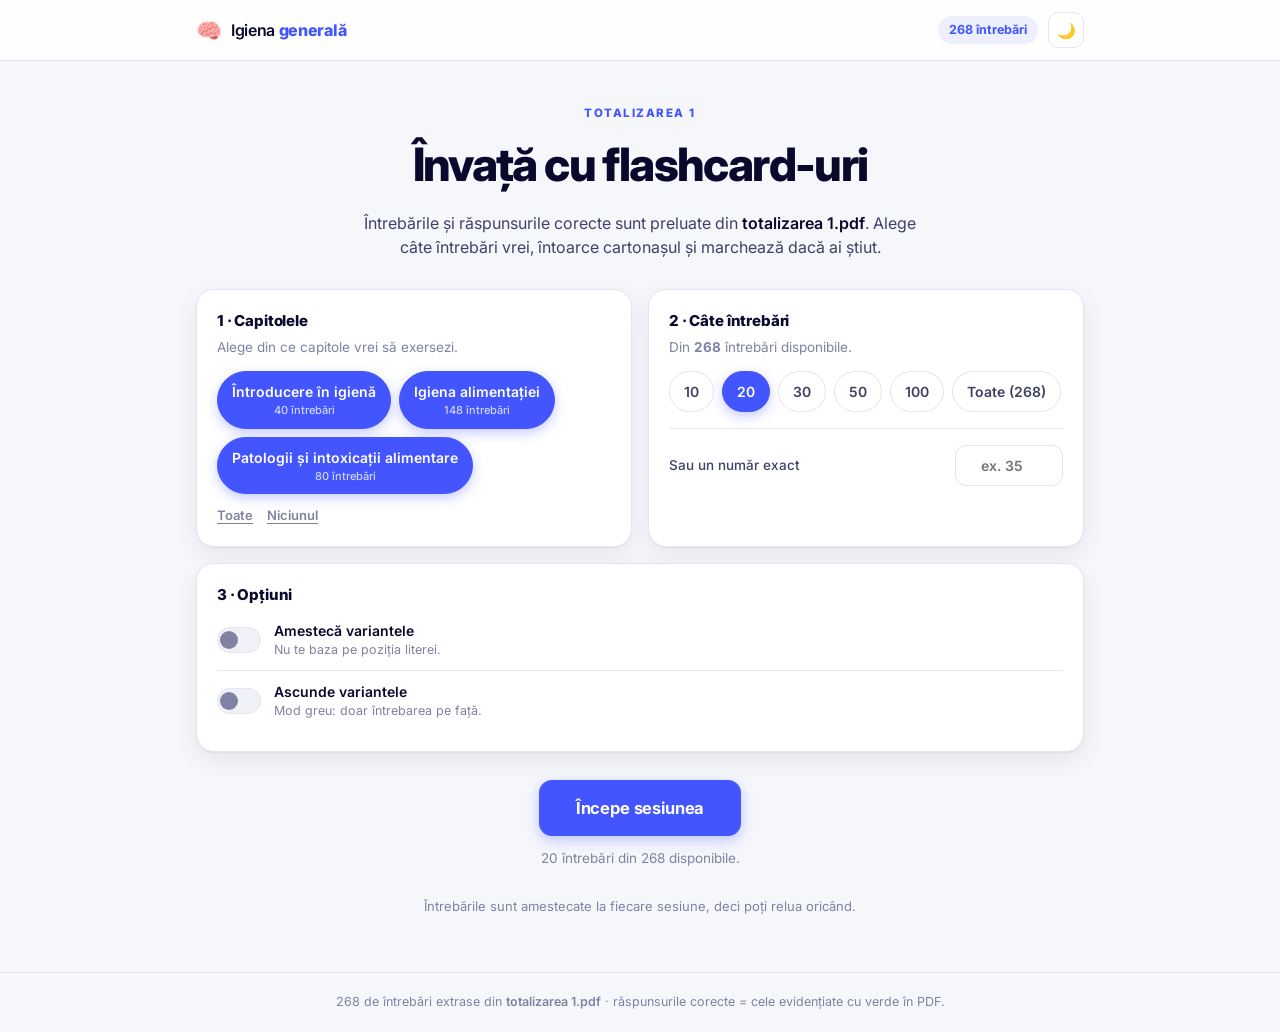
==== index.html @ c542cd8b "Add Quizlet-style flashcard site built from "totalizarea 1.pdf" A static study site at the repositor" ====
<!doctype html>
<html lang="ro">
<head>
<meta charset="utf-8">
<meta name="viewport" content="width=device-width, initial-scale=1, viewport-fit=cover">
<title>Igiena generală — Totalizarea 1</title>
<meta name="description" content="Flashcard-uri pentru totalizarea 1 la Igiena generală: 268 de întrebări cu răspunsurile corecte.">
<meta name="theme-color" content="#4255ff">
<link rel="icon" href="data:image/svg+xml,<svg xmlns='http://www.w3.org/2000/svg' viewBox='0 0 100 100'><text y='.9em' font-size='90'>🧠</text></svg>">
<link rel="preconnect" href="https://fonts.googleapis.com">
<link rel="preconnect" href="https://fonts.gstatic.com" crossorigin>
<link rel="stylesheet" href="https://fonts.googleapis.com/css2?family=Inter:wght@400;500;600;700;800&display=swap">
<link rel="stylesheet" href="assets/style.css">
</head>
<body>
<a class="skip" href="#main">Sari la conținut</a>

<header class="topbar">
  <div class="wrap topbar-in">
    <button class="brand" id="brand" type="button" title="Înapoi la început">
      <span class="brand-mark">🧠</span>
      <span class="brand-txt">Igiena <b>generală</b></span>
    </button>
    <div class="topbar-right">
      <span class="pill" id="pill-total">268 întrebări</span>
      <button class="icon-btn" id="theme-btn" type="button" aria-label="Schimbă tema">
        <span class="theme-ico"></span>
      </button>
    </div>
  </div>
</header>

<main id="main">

<!-- ───────────── SETUP ───────────── -->
<section class="screen is-active" id="screen-setup">
  <div class="wrap">
    <div class="hero">
      <p class="eyebrow">Totalizarea 1</p>
      <h1>Învață cu flashcard-uri</h1>
      <p class="lede">Întrebările și răspunsurile corecte sunt preluate din <em>totalizarea 1.pdf</em>.
        Alege câte întrebări vrei, întoarce cartonașul și marchează dacă ai știut.</p>
    </div>

    <div class="setup-grid">
      <div class="card setup-card">
        <h2 class="setup-h">1 · Capitolele</h2>
        <p class="setup-sub">Alege din ce capitole vrei să exersezi.</p>
        <div class="chips" id="sections"></div>
        <div class="chip-tools">
          <button class="link-btn" type="button" data-sections="all">Toate</button>
          <button class="link-btn" type="button" data-sections="none">Niciunul</button>
        </div>
      </div>

      <div class="card setup-card">
        <h2 class="setup-h">2 · Câte întrebări</h2>
        <p class="setup-sub">Din <b id="pool-count">268</b> întrebări disponibile.</p>
        <div class="chips" id="counts"></div>
        <label class="custom-row">
          <span>Sau un număr exact</span>
          <input type="number" id="custom-count" min="1" step="1" inputmode="numeric" placeholder="ex. 35">
        </label>
      </div>

      <div class="card setup-card">
        <h2 class="setup-h">3 · Opțiuni</h2>
        <label class="switch">
          <input type="checkbox" id="opt-shuffle-opts">
          <span class="track"><span class="thumb"></span></span>
          <span class="switch-txt"><b>Amestecă variantele</b><small>Nu te baza pe poziția literei.</small></span>
        </label>
        <label class="switch">
          <input type="checkbox" id="opt-hide-opts">
          <span class="track"><span class="thumb"></span></span>
          <span class="switch-txt"><b>Ascunde variantele</b><small>Mod greu: doar întrebarea pe față.</small></span>
        </label>
      </div>
    </div>

    <div class="start-row">
      <button class="btn btn-primary btn-lg" id="start-btn" type="button">Începe sesiunea</button>
      <p class="start-note" id="start-note"></p>
    </div>

    <p class="foot-note">Întrebările sunt amestecate la fiecare sesiune, deci poți relua oricând.</p>
  </div>
</section>

<!-- ───────────── STUDY ───────────── -->
<section class="screen" id="screen-study">
  <div class="wrap study-wrap">
    <div class="study-head">
      <button class="icon-btn ghost" id="quit-btn" type="button" aria-label="Termină sesiunea">✕</button>
      <div class="progress">
        <div class="progress-bar"><span id="progress-fill"></span></div>
        <div class="progress-txt">
          <span id="progress-count">1 / 20</span>
          <span class="tally">
            <b class="ok" id="tally-known">0</b> știute ·
            <b class="bad" id="tally-unknown">0</b> de repetat
          </span>
        </div>
      </div>
    </div>

    <div class="flip" id="flip">
      <div class="flip-in" id="flip-in">
        <!-- FAȚĂ -->
        <article class="card face face-front" id="face-front">
          <div class="face-top">
            <span class="badge" id="q-type">CS</span>
            <span class="q-section" id="q-section"></span>
            <span class="q-num" id="q-num">#1</span>
          </div>
          <div class="face-body">
            <h2 class="q-text" id="q-text"></h2>
            <figure class="q-fig" id="q-fig" hidden><img id="q-img" alt="Imagine din întrebare"></figure>
            <ul class="opts" id="q-opts"></ul>
          </div>
          <div class="face-foot">
            <button class="btn btn-primary" id="reveal-btn" type="button">Arată răspunsul</button>
            <span class="hint">sau apasă <kbd>Space</kbd></span>
          </div>
        </article>

        <!-- VERSO -->
        <article class="card face face-back" id="face-back">
          <div class="face-top">
            <span class="badge badge-ans">Răspuns</span>
            <span class="q-section" id="a-section"></span>
            <span class="q-num" id="a-num">#1</span>
          </div>
          <div class="face-body">
            <h3 class="a-q" id="a-q"></h3>
            <figure class="q-fig" id="a-fig" hidden><img id="a-img" alt="Imagine din întrebare"></figure>
            <ul class="opts opts-ans" id="a-opts"></ul>
            <p class="note" id="a-note" hidden></p>
          </div>
          <div class="face-foot grade">
            <button class="btn btn-bad" id="bad-btn" type="button">
              <span class="btn-ico">✕</span> Nu am știut
            </button>
            <button class="btn btn-ok" id="ok-btn" type="button">
              <span class="btn-ico">✓</span> Am știut
            </button>
          </div>
        </article>
      </div>
    </div>

    <p class="kbd-help">
      <kbd>Space</kbd> întoarce · <kbd>1</kbd> nu am știut · <kbd>2</kbd> am știut · <kbd>Esc</kbd> termină
    </p>
  </div>
</section>

<!-- ───────────── RESULTS ───────────── -->
<section class="screen" id="screen-results">
  <div class="wrap">
    <div class="card result-card">
      <p class="eyebrow" id="res-eyebrow">Sesiune terminată</p>
      <h1 class="res-title" id="res-title">Bravo!</h1>

      <div class="ring-wrap">
        <svg class="ring" viewBox="0 0 120 120" aria-hidden="true">
          <circle class="ring-bg" cx="60" cy="60" r="52"></circle>
          <circle class="ring-fg" cx="60" cy="60" r="52" id="ring-fg"></circle>
        </svg>
        <div class="ring-mid">
          <span class="ring-pct" id="res-pct">0%</span>
          <span class="ring-lab">corect</span>
        </div>
      </div>

      <div class="score-row">
        <div class="score ok">
          <b id="res-known">0</b>
          <span>Știute</span>
        </div>
        <div class="score bad">
          <b id="res-unknown">0</b>
          <span>Greșite</span>
        </div>
        <div class="score tot">
          <b id="res-total">0</b>
          <span>Total</span>
        </div>
      </div>

      <div class="res-actions">
        <button class="btn btn-primary btn-lg" id="again-btn" type="button">Încă o sesiune</button>
        <button class="btn btn-soft" id="retry-wrong-btn" type="button">Repetă greșelile</button>
        <button class="btn btn-soft" id="review-btn" type="button">Vezi greșelile</button>
        <button class="btn btn-ghost" id="home-btn" type="button">Schimbă setările</button>
      </div>
    </div>
  </div>
</section>

<!-- ───────────── REVIEW ───────────── -->
<section class="screen" id="screen-review">
  <div class="wrap">
    <div class="review-head">
      <h1>Întrebările greșite</h1>
      <button class="btn btn-soft" id="back-res-btn" type="button">← Înapoi la rezultate</button>
    </div>
    <div id="review-list" class="review-list"></div>
  </div>
</section>

</main>

<footer class="site-foot">
  <div class="wrap">
    <p>268 de întrebări extrase din <em>totalizarea 1.pdf</em> · răspunsurile corecte = cele evidențiate cu verde în PDF.</p>
  </div>
</footer>

<script src="assets/data.js"></script>
<script src="assets/app.js"></script>
</body>
</html>
---- assets/style.css ----
/* Igiena generală — Quizlet-inspired study site */

:root {
  --indigo:      #4255ff;
  --indigo-dark: #2f3fd4;
  --indigo-soft: #edefff;
  --yellow:      #ffcd1f;
  --green:       #1a9e5f;
  --green-soft:  #e4f7ed;
  --red:         #e2445c;
  --red-soft:    #fdeaed;

  --bg:        #f6f7fb;
  --surface:   #ffffff;
  --surface-2: #f0f1f7;
  --ink:       #0a092d;
  --ink-2:     #3f4166;
  --ink-3:     #7f82a3;
  --line:      #e3e5f0;

  --radius:    18px;
  --radius-sm: 11px;
  --shadow:    0 1px 2px rgba(10,9,45,.06), 0 8px 24px rgba(10,9,45,.07);
  --shadow-lg: 0 2px 6px rgba(10,9,45,.07), 0 22px 54px rgba(10,9,45,.14);
  --wrap: 920px;
}

:root[data-theme="dark"] {
  --indigo-soft: #23264d;
  --green-soft:  #12301f;
  --red-soft:    #3a1a22;
  --bg:        #0a092d;
  --surface:   #141438;
  --surface-2: #1d1d49;
  --ink:       #f4f5ff;
  --ink-2:     #c0c2e4;
  --ink-3:     #8d90bb;
  --line:      #2a2a5c;
  --shadow:    0 1px 2px rgba(0,0,0,.3), 0 8px 24px rgba(0,0,0,.35);
  --shadow-lg: 0 2px 6px rgba(0,0,0,.35), 0 22px 54px rgba(0,0,0,.5);
}

* { box-sizing: border-box; }

html { -webkit-text-size-adjust: 100%; }

body {
  margin: 0;
  font-family: Inter, -apple-system, BlinkMacSystemFont, "Segoe UI", Roboto, sans-serif;
  background: var(--bg);
  color: var(--ink);
  line-height: 1.5;
  -webkit-font-smoothing: antialiased;
  display: flex;
  flex-direction: column;
  min-height: 100vh;
  min-height: 100dvh;
}

.wrap { width: 100%; max-width: var(--wrap); margin: 0 auto; padding: 0 16px; }

.skip {
  position: absolute; left: -9999px; top: 0; z-index: 99;
  background: var(--indigo); color: #fff; padding: 10px 16px; border-radius: 0 0 8px 0;
}
.skip:focus { left: 0; }

/* ── top bar ───────────────────────────────── */
.topbar {
  position: sticky; top: 0; z-index: 20;
  background: color-mix(in srgb, var(--surface) 86%, transparent);
  backdrop-filter: saturate(180%) blur(12px);
  border-bottom: 1px solid var(--line);
}
.topbar-in { display: flex; align-items: center; justify-content: space-between; height: 60px; gap: 12px; }

.brand {
  display: flex; align-items: center; gap: 9px;
  background: none; border: 0; padding: 4px; margin-left: -4px;
  font: inherit; color: var(--ink); cursor: pointer; border-radius: 10px;
}
.brand-mark { font-size: 21px; line-height: 1; }
.brand-txt { font-weight: 600; letter-spacing: -.02em; font-size: 16px; }
.brand-txt b { font-weight: 800; color: var(--indigo); }

.topbar-right { display: flex; align-items: center; gap: 10px; }

.pill {
  background: var(--indigo-soft); color: var(--indigo);
  font-size: 12.5px; font-weight: 700; padding: 5px 11px; border-radius: 999px;
  white-space: nowrap;
}
:root[data-theme="dark"] .pill { color: #aab2ff; }

.icon-btn {
  width: 36px; height: 36px; display: grid; place-items: center;
  border: 1px solid var(--line); background: var(--surface); color: var(--ink);
  border-radius: 10px; cursor: pointer; font-size: 15px; line-height: 1;
  transition: background .15s, border-color .15s, transform .12s;
}
.icon-btn:hover { background: var(--surface-2); }
.icon-btn:active { transform: scale(.94); }
.icon-btn.ghost { border-color: transparent; background: transparent; color: var(--ink-3); font-size: 17px; }
.icon-btn.ghost:hover { background: var(--surface-2); color: var(--ink); }
.theme-ico::before { content: "🌙"; }
:root[data-theme="dark"] .theme-ico::before { content: "☀️"; }

/* ── screens ───────────────────────────────── */
main { flex: 1; }
/* Mid-flip the perspective projection makes the card wider than its box, which would
   briefly push a horizontal scrollbar onto narrow screens. `clip` (not `hidden`) trims it
   without creating a scroll container, so the sticky header keeps working. The clip margin
   leaves the card's shadow room to breathe. */
.screen { display: none; padding: 30px 0 56px; overflow-x: clip; overflow-clip-margin: 16px; }
.screen.is-active { display: block; animation: fade .32s ease both; }
@keyframes fade { from { opacity: 0; transform: translateY(8px); } to { opacity: 1; transform: none; } }

.card {
  background: var(--surface);
  border: 1px solid var(--line);
  border-radius: var(--radius);
  box-shadow: var(--shadow);
}

/* ── hero ──────────────────────────────────── */
.hero { text-align: center; margin: 14px 0 30px; }
.eyebrow {
  margin: 0 0 8px; text-transform: uppercase; letter-spacing: .13em;
  font-size: 11.5px; font-weight: 800; color: var(--indigo);
}
:root[data-theme="dark"] .eyebrow { color: #aab2ff; }
.hero h1 { margin: 0 0 12px; font-size: clamp(30px, 6.4vw, 46px); letter-spacing: -.035em; font-weight: 800; }
.lede { margin: 0 auto; max-width: 560px; color: var(--ink-2); font-size: 16px; }
.lede em { color: var(--ink); font-style: normal; font-weight: 600; }

/* ── setup ─────────────────────────────────── */
.setup-grid { display: grid; gap: 16px; grid-template-columns: 1fr; }
@media (min-width: 760px) { .setup-grid { grid-template-columns: 1fr 1fr; }
  .setup-grid > :nth-child(3) { grid-column: 1 / -1; } }

.setup-card { padding: 20px; }
.setup-h { margin: 0 0 4px; font-size: 15px; font-weight: 800; letter-spacing: -.01em; }
.setup-sub { margin: 0 0 14px; font-size: 13.5px; color: var(--ink-3); }

.chips { display: flex; flex-wrap: wrap; gap: 8px; }
.chip {
  border: 1.5px solid var(--line); background: var(--surface);
  color: var(--ink-2); font: inherit; font-size: 14px; font-weight: 600;
  padding: 9px 14px; border-radius: 999px; cursor: pointer;
  transition: all .15s;
}
.chip:hover { border-color: var(--indigo); color: var(--indigo); }
.chip[aria-pressed="true"] {
  background: var(--indigo); border-color: var(--indigo); color: #fff;
  box-shadow: 0 4px 12px rgba(66,85,255,.3);
}
.chip small { display: block; font-size: 11px; font-weight: 500; opacity: .75; }

.chip-tools { display: flex; gap: 14px; margin-top: 12px; }
.link-btn {
  background: none; border: 0; padding: 0; font: inherit; font-size: 13px; font-weight: 600;
  color: var(--ink-3); cursor: pointer; text-decoration: underline; text-underline-offset: 3px;
}
.link-btn:hover { color: var(--indigo); }

.custom-row {
  display: flex; align-items: center; justify-content: space-between; gap: 12px;
  margin-top: 16px; padding-top: 16px; border-top: 1px solid var(--line);
  font-size: 13.5px; color: var(--ink-2); font-weight: 500;
}
.custom-row input {
  width: 108px; padding: 9px 12px; font: inherit; font-size: 14px; font-weight: 600;
  border: 1.5px solid var(--line); border-radius: var(--radius-sm);
  background: var(--surface); color: var(--ink); text-align: center;
}
.custom-row input:focus { outline: 0; border-color: var(--indigo); }

.switch { display: flex; align-items: center; gap: 13px; padding: 10px 0; cursor: pointer; }
.switch + .switch { border-top: 1px solid var(--line); }
.switch input { position: absolute; opacity: 0; pointer-events: none; }
.track {
  flex: none; width: 44px; height: 26px; border-radius: 999px;
  background: var(--surface-2); border: 1.5px solid var(--line);
  display: flex; align-items: center; padding: 2px; transition: background .2s, border-color .2s;
}
.thumb {
  width: 18px; height: 18px; border-radius: 50%; background: var(--ink-3);
  transition: transform .2s cubic-bezier(.4,0,.2,1), background .2s;
}
.switch input:checked + .track { background: var(--indigo); border-color: var(--indigo); }
.switch input:checked + .track .thumb { transform: translateX(18px); background: #fff; }
.switch input:focus-visible + .track { outline: 2px solid var(--indigo); outline-offset: 2px; }
.switch-txt b { display: block; font-size: 14px; font-weight: 600; }
.switch-txt small { display: block; font-size: 12.5px; color: var(--ink-3); }

.start-row { text-align: center; margin: 28px 0 0; }
.start-note { margin: 12px 0 0; font-size: 13.5px; color: var(--ink-3); min-height: 20px; }
.foot-note { margin: 28px 0 0; text-align: center; font-size: 13px; color: var(--ink-3); }

/* ── buttons ───────────────────────────────── */
.btn {
  display: inline-flex; align-items: center; justify-content: center; gap: 8px;
  font: inherit; font-size: 15px; font-weight: 700; letter-spacing: -.01em;
  padding: 12px 22px; border-radius: var(--radius-sm);
  border: 1.5px solid transparent; cursor: pointer;
  transition: transform .12s, box-shadow .15s, background .15s, border-color .15s;
}
.btn:active { transform: translateY(1px) scale(.99); }
.btn:disabled { opacity: .45; cursor: not-allowed; }
.btn-lg { font-size: 16.5px; padding: 15px 36px; border-radius: 13px; }

.btn-primary { background: var(--indigo); color: #fff; box-shadow: 0 4px 14px rgba(66,85,255,.32); }
.btn-primary:hover:not(:disabled) { background: var(--indigo-dark); box-shadow: 0 6px 20px rgba(66,85,255,.42); }

.btn-soft { background: var(--surface-2); color: var(--ink); border-color: var(--line); }
.btn-soft:hover { border-color: var(--indigo); color: var(--indigo); }

.btn-ghost { background: transparent; color: var(--ink-3); }
.btn-ghost:hover { color: var(--ink); background: var(--surface-2); }

.btn-ok  { background: var(--green); color: #fff; box-shadow: 0 4px 14px rgba(26,158,95,.3); }
.btn-ok:hover  { filter: brightness(1.07); }
.btn-bad { background: var(--red); color: #fff; box-shadow: 0 4px 14px rgba(226,68,92,.3); }
.btn-bad:hover { filter: brightness(1.07); }
.btn-ico { font-size: 13px; }

kbd {
  font-family: ui-monospace, SFMono-Regular, Menlo, monospace; font-size: 11.5px;
  background: var(--surface-2); border: 1px solid var(--line); border-bottom-width: 2px;
  border-radius: 5px; padding: 2px 6px; color: var(--ink-2);
}

/* ── study head ────────────────────────────── */
.study-wrap { max-width: 760px; }
.study-head { display: flex; align-items: center; gap: 14px; margin-bottom: 18px; }
.progress { flex: 1; }
.progress-bar { height: 7px; background: var(--surface-2); border-radius: 999px; overflow: hidden; }
.progress-bar span {
  display: block; height: 100%; width: 0;
  background: linear-gradient(90deg, var(--indigo), #7b87ff);
  border-radius: 999px; transition: width .35s cubic-bezier(.4,0,.2,1);
}
.progress-txt {
  display: flex; justify-content: space-between; align-items: baseline;
  margin-top: 7px; font-size: 12.5px; color: var(--ink-3); font-weight: 600;
}
.tally .ok  { color: var(--green); }
.tally .bad { color: var(--red); }

/* ── flip card ─────────────────────────────── */
.flip { perspective: 1800px; }
.flip-in {
  position: relative;
  transform-style: preserve-3d;
  transition: transform .55s cubic-bezier(.4,.05,.2,1);
}
.flip.flipped .flip-in { transform: rotateX(180deg); }

.face {
  display: flex; flex-direction: column;
  backface-visibility: hidden; -webkit-backface-visibility: hidden;
  box-shadow: var(--shadow-lg);
  min-height: 420px;
  padding: 20px 22px 18px;
}
.face-back {
  position: absolute; inset: 0;
  transform: rotateX(180deg);
}
/* While a face is hidden it must not catch clicks or trap focus. */
.flip:not(.flipped) .face-back,
.flip.flipped .face-front { visibility: hidden; }

.face-top {
  display: flex; align-items: center; gap: 10px;
  padding-bottom: 14px; border-bottom: 1px solid var(--line); margin-bottom: 16px;
}
.badge {
  font-size: 11px; font-weight: 800; letter-spacing: .06em;
  background: var(--indigo-soft); color: var(--indigo);
  padding: 4px 9px; border-radius: 6px;
}
:root[data-theme="dark"] .badge { color: #aab2ff; }
.badge-ans { background: var(--green-soft); color: var(--green); }
:root[data-theme="dark"] .badge-ans { color: #5fd79a; }
.q-section {
  flex: 1; min-width: 0; font-size: 12.5px; color: var(--ink-3); font-weight: 600;
  overflow: hidden; text-overflow: ellipsis; white-space: nowrap;
}
.q-num { font-size: 12.5px; color: var(--ink-3); font-weight: 700; }

.face-body { flex: 1; overflow-y: auto; }
.q-text {
  margin: 0 0 16px; font-size: clamp(18px, 3.2vw, 22px);
  font-weight: 700; letter-spacing: -.022em; line-height: 1.32;
}
.a-q { margin: 0 0 14px; font-size: 15px; font-weight: 600; color: var(--ink-3); line-height: 1.4; }

.q-fig { margin: 0 0 16px; text-align: center; }
.q-fig img {
  max-width: 100%; max-height: 240px; border-radius: var(--radius-sm);
  border: 1px solid var(--line); background: #fff;
}

.opts { list-style: none; margin: 0; padding: 0; display: grid; gap: 8px; }
.opts li {
  display: flex; gap: 11px; align-items: flex-start;
  padding: 11px 14px; border-radius: var(--radius-sm);
  background: var(--surface-2); font-size: 14.5px; color: var(--ink-2); line-height: 1.42;
}
.opts .key {
  flex: none; width: 22px; height: 22px; border-radius: 50%;
  display: grid; place-items: center; font-size: 11.5px; font-weight: 800;
  background: var(--surface); color: var(--ink-3); border: 1px solid var(--line);
}
.opts sub, .opts sup, .q-text sub, .q-text sup { font-size: .72em; }

.opts-ans li.right {
  background: var(--green-soft); color: var(--ink);
  font-weight: 600; box-shadow: inset 0 0 0 1.5px var(--green);
}
.opts-ans li.right .key { background: var(--green); color: #fff; border-color: var(--green); }
.opts-ans li.wrong { opacity: .62; }

.note {
  margin: 16px 0 0; padding: 12px 14px; border-radius: var(--radius-sm);
  background: color-mix(in srgb, var(--yellow) 18%, var(--surface));
  border-left: 3px solid var(--yellow);
  font-size: 13.5px; color: var(--ink-2);
}

.face-foot { padding-top: 16px; border-top: 1px solid var(--line); margin-top: 16px; text-align: center; }
.face-foot .hint { display: block; margin-top: 9px; font-size: 12px; color: var(--ink-3); }
.face-foot.grade { display: flex; gap: 10px; }
.face-foot.grade .btn { flex: 1; }

.kbd-help { margin: 18px 0 0; text-align: center; font-size: 12.5px; color: var(--ink-3); }
@media (max-width: 620px) { .kbd-help { display: none; } }

/* ── results ───────────────────────────────── */
.result-card { max-width: 520px; margin: 10px auto 0; padding: 34px 26px; text-align: center; }
.res-title { margin: 0 0 22px; font-size: clamp(26px, 5.4vw, 34px); letter-spacing: -.03em; font-weight: 800; }

.ring-wrap { position: relative; width: 190px; height: 190px; margin: 0 auto 26px; }
.ring { width: 100%; height: 100%; transform: rotate(-90deg); }
.ring circle { fill: none; stroke-width: 11; stroke-linecap: round; }
.ring-bg { stroke: var(--surface-2); }
.ring-fg {
  stroke: var(--indigo);
  stroke-dasharray: 326.7;      /* 2πr, r = 52 */
  stroke-dashoffset: 326.7;
  transition: stroke-dashoffset 1s cubic-bezier(.4,0,.2,1), stroke .4s;
}
.ring-mid {
  position: absolute; inset: 0; display: grid; place-content: center; gap: 2px;
}
.ring-pct { font-size: 44px; font-weight: 800; letter-spacing: -.04em; line-height: 1; }
.ring-lab { font-size: 12.5px; color: var(--ink-3); font-weight: 600; text-transform: uppercase; letter-spacing: .1em; }

.score-row { display: grid; grid-template-columns: repeat(3, 1fr); gap: 10px; margin-bottom: 26px; }
.score { padding: 14px 6px; border-radius: var(--radius-sm); background: var(--surface-2); }
.score b { display: block; font-size: 26px; font-weight: 800; letter-spacing: -.03em; }
.score span { font-size: 12px; color: var(--ink-3); font-weight: 600; }
.score.ok  { background: var(--green-soft); } .score.ok b  { color: var(--green); }
.score.bad { background: var(--red-soft);   } .score.bad b { color: var(--red); }

.res-actions { display: grid; gap: 9px; }
@media (min-width: 440px) {
  .res-actions { grid-template-columns: 1fr 1fr; }
  .res-actions > :first-child { grid-column: 1 / -1; }
  .res-actions > :last-child  { grid-column: 1 / -1; }
}

/* ── review ────────────────────────────────── */
.review-head {
  display: flex; flex-wrap: wrap; gap: 12px; align-items: center; justify-content: space-between;
  margin-bottom: 20px;
}
.review-head h1 { margin: 0; font-size: clamp(22px, 4.6vw, 29px); letter-spacing: -.03em; font-weight: 800; }
.review-list { display: grid; gap: 14px; }
.review-item { padding: 18px 20px; }
.review-item .face-top { margin-bottom: 14px; }
.review-item .q-text { font-size: 16.5px; margin-bottom: 13px; }
.review-item .q-fig img { max-height: 190px; }
.review-empty { text-align: center; padding: 48px 20px; color: var(--ink-3); }

/* ── footer ────────────────────────────────── */
.site-foot { border-top: 1px solid var(--line); padding: 20px 0; margin-top: auto; }
.site-foot p { margin: 0; text-align: center; font-size: 12.5px; color: var(--ink-3); }
.site-foot em { font-style: normal; font-weight: 600; }

:focus-visible { outline: 2.5px solid var(--indigo); outline-offset: 2px; border-radius: 6px; }

@media (prefers-reduced-motion: reduce) {
  *, *::before, *::after { animation-duration: .01ms !important; transition-duration: .01ms !important; }
}

@media (max-width: 480px) {
  .face { min-height: 400px; padding: 16px 16px 14px; }
  .face-foot.grade { flex-direction: column-reverse; }
  .btn-lg { width: 100%; }
}
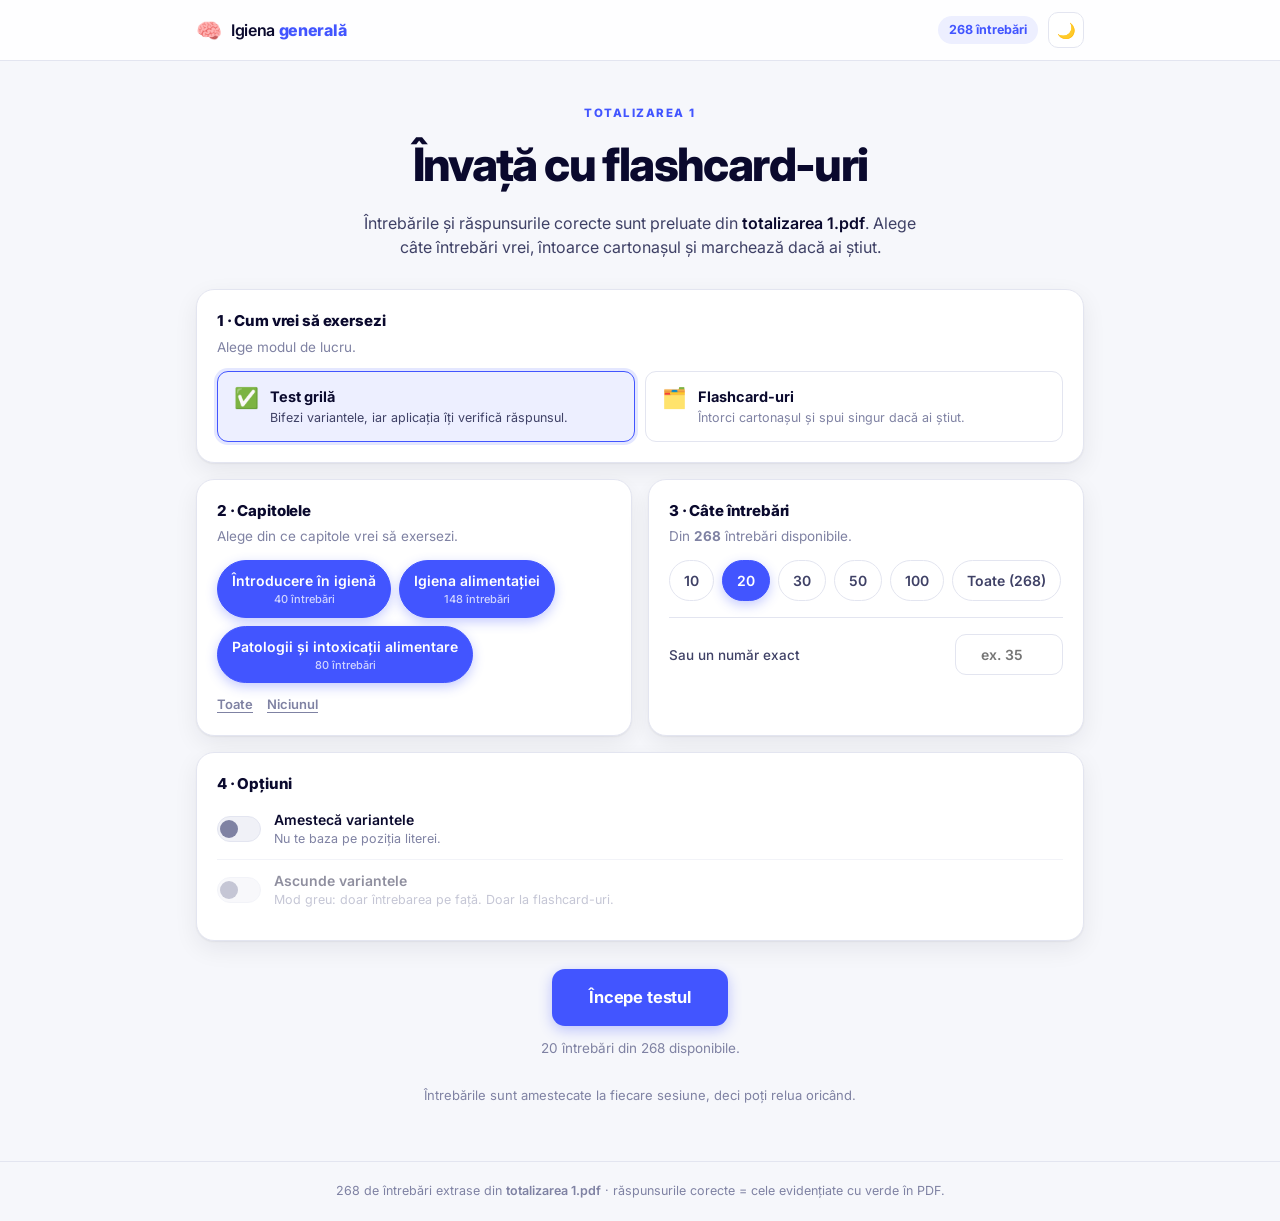
==== commit 9b37f8d6: "Add a graded test mode alongside the flashcards Flashcards only ever asked you to grade yourself. Th" ====
--- a/index.html
+++ b/index.html
@@ -44,7 +44,24 @@
 
     <div class="setup-grid">
       <div class="card setup-card">
-        <h2 class="setup-h">1 · Capitolele</h2>
+        <h2 class="setup-h">1 · Cum vrei să exersezi</h2>
+        <p class="setup-sub">Alege modul de lucru.</p>
+        <div class="modes" id="modes">
+          <button class="mode" type="button" data-mode="quiz" aria-pressed="true">
+            <span class="mode-ico">✅</span>
+            <b>Test grilă</b>
+            <small>Bifezi variantele, iar aplicația îți verifică răspunsul.</small>
+          </button>
+          <button class="mode" type="button" data-mode="flash" aria-pressed="false">
+            <span class="mode-ico">🗂️</span>
+            <b>Flashcard-uri</b>
+            <small>Întorci cartonașul și spui singur dacă ai știut.</small>
+          </button>
+        </div>
+      </div>
+
+      <div class="card setup-card">
+        <h2 class="setup-h">2 · Capitolele</h2>
         <p class="setup-sub">Alege din ce capitole vrei să exersezi.</p>
         <div class="chips" id="sections"></div>
         <div class="chip-tools">
@@ -54,7 +71,7 @@
       </div>
 
       <div class="card setup-card">
-        <h2 class="setup-h">2 · Câte întrebări</h2>
+        <h2 class="setup-h">3 · Câte întrebări</h2>
         <p class="setup-sub">Din <b id="pool-count">268</b> întrebări disponibile.</p>
         <div class="chips" id="counts"></div>
         <label class="custom-row">
@@ -64,7 +81,7 @@
       </div>
 
       <div class="card setup-card">
-        <h2 class="setup-h">3 · Opțiuni</h2>
+        <h2 class="setup-h">4 · Opțiuni</h2>
         <label class="switch">
           <input type="checkbox" id="opt-shuffle-opts">
           <span class="track"><span class="thumb"></span></span>
@@ -73,7 +90,7 @@
         <label class="switch">
           <input type="checkbox" id="opt-hide-opts">
           <span class="track"><span class="thumb"></span></span>
-          <span class="switch-txt"><b>Ascunde variantele</b><small>Mod greu: doar întrebarea pe față.</small></span>
+          <span class="switch-txt"><b>Ascunde variantele</b><small>Mod greu: doar întrebarea pe față. Doar la flashcard-uri.</small></span>
         </label>
       </div>
     </div>
@@ -97,8 +114,8 @@
         <div class="progress-txt">
           <span id="progress-count">1 / 20</span>
           <span class="tally">
-            <b class="ok" id="tally-known">0</b> știute ·
-            <b class="bad" id="tally-unknown">0</b> de repetat
+            <b class="ok" id="tally-known">0</b> <span id="tally-known-lbl">corecte</span> ·
+            <b class="bad" id="tally-unknown">0</b> <span id="tally-unknown-lbl">greșite</span>
           </span>
         </div>
       </div>
@@ -116,11 +133,12 @@
           <div class="face-body">
             <h2 class="q-text" id="q-text"></h2>
             <figure class="q-fig" id="q-fig" hidden><img id="q-img" alt="Imagine din întrebare"></figure>
+            <p class="pick-hint" id="pick-hint" hidden></p>
             <ul class="opts" id="q-opts"></ul>
           </div>
           <div class="face-foot">
-            <button class="btn btn-primary" id="reveal-btn" type="button">Arată răspunsul</button>
-            <span class="hint">sau apasă <kbd>Space</kbd></span>
+            <button class="btn btn-primary" id="reveal-btn" type="button">Verifică răspunsul</button>
+            <span class="hint" id="reveal-hint">sau apasă <kbd>Space</kbd></span>
           </div>
         </article>
 
@@ -132,12 +150,13 @@
             <span class="q-num" id="a-num">#1</span>
           </div>
           <div class="face-body">
+            <p class="verdict" id="verdict" hidden></p>
             <h3 class="a-q" id="a-q"></h3>
             <figure class="q-fig" id="a-fig" hidden><img id="a-img" alt="Imagine din întrebare"></figure>
             <ul class="opts opts-ans" id="a-opts"></ul>
             <p class="note" id="a-note" hidden></p>
           </div>
-          <div class="face-foot grade">
+          <div class="face-foot grade" id="grade-foot">
             <button class="btn btn-bad" id="bad-btn" type="button">
               <span class="btn-ico">✕</span> Nu am știut
             </button>
@@ -145,13 +164,15 @@
               <span class="btn-ico">✓</span> Am știut
             </button>
           </div>
+          <div class="face-foot" id="next-foot" hidden>
+            <button class="btn btn-primary" id="next-btn" type="button">Următoarea întrebare</button>
+            <span class="hint">sau apasă <kbd>Enter</kbd></span>
+          </div>
         </article>
       </div>
     </div>
 
-    <p class="kbd-help">
-      <kbd>Space</kbd> întoarce · <kbd>1</kbd> nu am știut · <kbd>2</kbd> am știut · <kbd>Esc</kbd> termină
-    </p>
+    <p class="kbd-help" id="kbd-help"></p>
   </div>
 </section>
 
--- a/assets/style.css
+++ b/assets/style.css
@@ -42,6 +42,10 @@
 
 * { box-sizing: border-box; }
 
+/* Several components below set `display`, which would otherwise out-specify the
+   `hidden` attribute and leave elements on screen after JS hides them. */
+[hidden] { display: none !important; }
+
 html { -webkit-text-size-adjust: 100%; }
 
 body {
@@ -136,7 +140,7 @@
 /* ── setup ─────────────────────────────────── */
 .setup-grid { display: grid; gap: 16px; grid-template-columns: 1fr; }
 @media (min-width: 760px) { .setup-grid { grid-template-columns: 1fr 1fr; }
-  .setup-grid > :nth-child(3) { grid-column: 1 / -1; } }
+  .setup-grid > :first-child, .setup-grid > :last-child { grid-column: 1 / -1; } }
 
 .setup-card { padding: 20px; }
 .setup-h { margin: 0 0 4px; font-size: 15px; font-weight: 800; letter-spacing: -.01em; }
@@ -400,3 +404,75 @@
   .face-foot.grade { flex-direction: column-reverse; }
   .btn-lg { width: 100%; }
 }
+
+
+/* ── mode picker ───────────────────────────── */
+.modes { display: grid; gap: 10px; grid-template-columns: 1fr; }
+@media (min-width: 560px) { .modes { grid-template-columns: 1fr 1fr; } }
+
+.mode {
+  text-align: left; font: inherit; cursor: pointer;
+  border: 1.5px solid var(--line); background: var(--surface); color: var(--ink);
+  border-radius: var(--radius-sm); padding: 14px 16px;
+  display: grid; grid-template-columns: auto 1fr; gap: 2px 11px;
+  transition: border-color .15s, background .15s, box-shadow .15s;
+}
+.mode-ico { grid-row: 1 / 3; font-size: 20px; line-height: 1.2; }
+.mode b { font-size: 14.5px; font-weight: 700; }
+.mode small { font-size: 12.5px; color: var(--ink-3); line-height: 1.35; }
+.mode:hover { border-color: var(--indigo); }
+.mode[aria-pressed="true"] {
+  border-color: var(--indigo); background: var(--indigo-soft);
+  box-shadow: 0 0 0 3px color-mix(in srgb, var(--indigo) 14%, transparent);
+}
+.mode[aria-pressed="true"] small { color: var(--ink-2); }
+
+.switch.is-off { opacity: .45; }
+
+/* ── selectable options (quiz mode) ────────── */
+.opts.pickable li { padding: 0; background: none; }
+.opt {
+  width: 100%; display: flex; gap: 11px; align-items: flex-start; text-align: left;
+  font: inherit; font-size: 14.5px; line-height: 1.42; color: var(--ink-2); cursor: pointer;
+  padding: 11px 14px; border-radius: var(--radius-sm);
+  background: var(--surface-2); border: 1.5px solid transparent;
+  transition: border-color .14s, background .14s, color .14s;
+}
+.opt:hover { border-color: var(--indigo); }
+.opt[aria-pressed="true"] {
+  border-color: var(--indigo); background: var(--indigo-soft); color: var(--ink); font-weight: 600;
+}
+.opt[aria-pressed="true"] .key { background: var(--indigo); color: #fff; border-color: var(--indigo); }
+
+/* ── answer states ─────────────────────────── */
+.opts-ans li.picked-wrong {
+  background: var(--red-soft); color: var(--ink);
+  box-shadow: inset 0 0 0 1.5px var(--red);
+}
+.opts-ans li.picked-wrong .key { background: var(--red); color: #fff; border-color: var(--red); }
+.opts-ans li.missed { box-shadow: inset 0 0 0 1.5px var(--green); background: transparent; }
+
+.tag {
+  margin-left: auto; flex: none; align-self: center;
+  font-size: 10.5px; font-weight: 800; letter-spacing: .04em; text-transform: uppercase;
+  padding: 3px 7px; border-radius: 5px; white-space: nowrap;
+}
+.tag-you    { background: var(--red);   color: #fff; }
+.tag-you-ok { background: var(--green); color: #fff; }
+.tag-miss   { background: color-mix(in srgb, var(--green) 20%, var(--surface)); color: var(--green); }
+:root[data-theme="dark"] .tag-miss { color: #5fd79a; }
+
+.verdict {
+  margin: 0 0 14px; padding: 11px 14px; border-radius: var(--radius-sm);
+  font-size: 14.5px; font-weight: 700; display: flex; align-items: center; gap: 9px;
+}
+.verdict.ok  { background: var(--green-soft); color: var(--green); }
+.verdict.bad { background: var(--red-soft);   color: var(--red); }
+:root[data-theme="dark"] .verdict.ok  { color: #5fd79a; }
+:root[data-theme="dark"] .verdict.bad { color: #ff8095; }
+.verdict small { font-weight: 500; color: var(--ink-2); font-size: 13px; }
+
+.pick-hint { margin: 0 0 12px; font-size: 12.5px; color: var(--ink-3); font-weight: 600; }
+
+/* review: show what was picked */
+.review-item .verdict { margin-bottom: 12px; }
